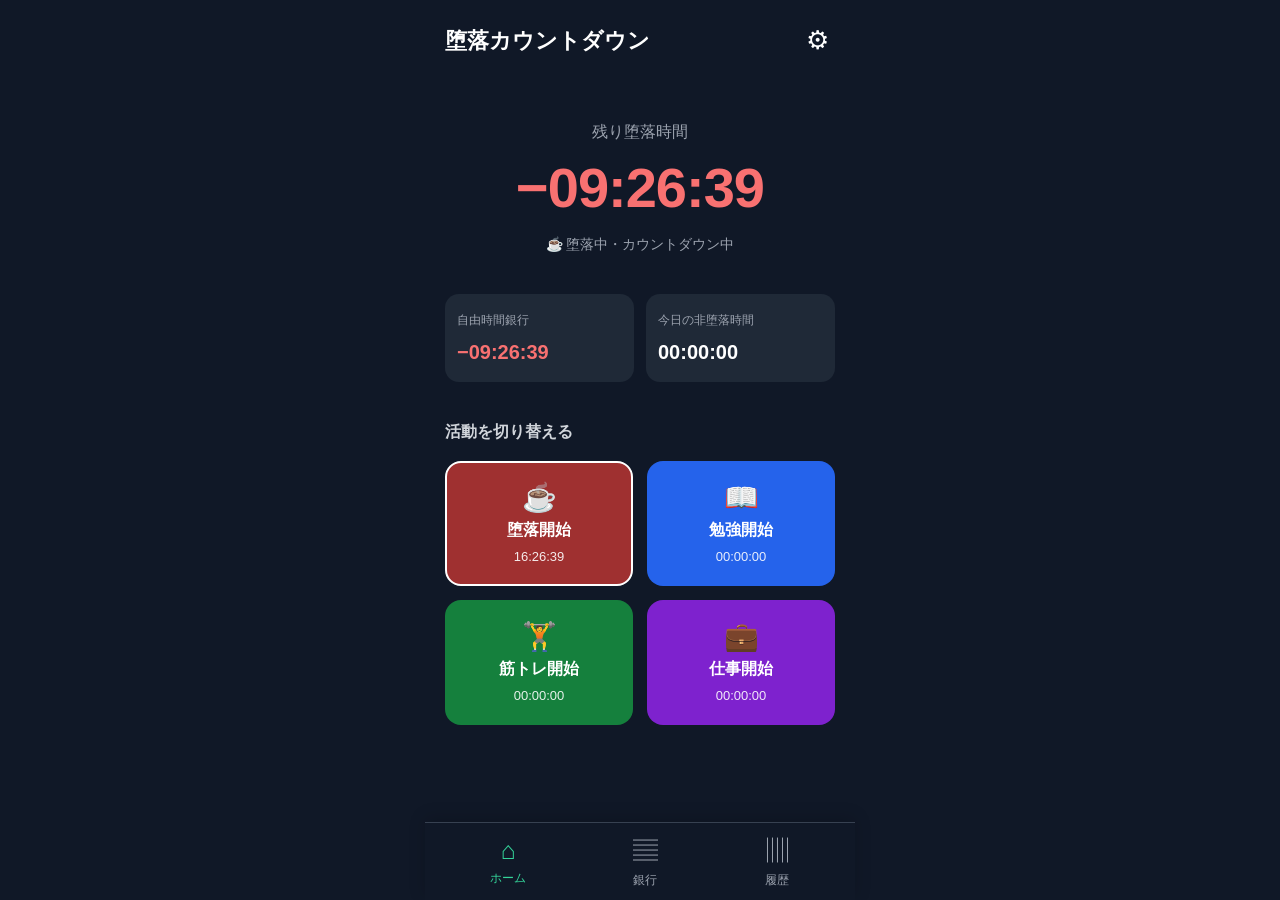
==== index.html @ 61bec902 "Initial PWA release" ====
<!doctype html>
<html lang="ja">
<head>
  <meta charset="utf-8">
  <meta name="viewport" content="width=device-width, initial-scale=1, viewport-fit=cover">
  <meta name="theme-color" content="#101827">
  <title>堕落カウントダウン</title>
  <link rel="manifest" href="manifest.webmanifest">
  <meta name="apple-mobile-web-app-capable" content="yes">
  <meta name="apple-mobile-web-app-status-bar-style" content="black-translucent">
  <meta name="apple-mobile-web-app-title" content="堕落カウント">
  <link rel="apple-touch-icon" href="icons/apple-touch-icon.png">
  <link rel="icon" type="image/png" sizes="192x192" href="icons/icon-192.png">
  <link rel="stylesheet" href="style.css">
  <script src="script.js" defer></script>
</head>
<body>
  <main class="app">
    <header class="header"><h1>堕落カウントダウン</h1><button id="settings" type="button" aria-label="設定">⚙</button></header>
    <section id="home-page" class="page active">
      <section class="timer"><p class="timer-label">残り堕落時間</p><h2 id="remaining">--:--:--</h2><p id="status">読み込み中...</p></section>
      <section class="summary"><div class="card"><p>自由時間銀行</p><strong id="bank">00:00:00</strong></div><div class="card"><p>今日の非堕落時間</p><strong id="productive">00:00:00</strong></div></section>
      <h3 class="section-title">活動を切り替える</h3>
      <section class="activities" id="activities-list"></section>
    </section>
    <section id="bank-page" class="page">
      <h2 class="page-title">自由時間銀行</h2>
      <div class="balance-box"><p>現在の銀行残高</p><strong id="bank-large">00:00:00</strong><small id="bank-warning"></small></div>
      <div class="card bank-info"><div><span>今日の貯蓄見込み</span><b id="saving-estimate">00:00:00</b></div><div><span>今日の手動引き出し</span><b id="withdrawn-today">00:00:00</b></div></div>
      <h3 class="section-title">時間を引き出す</h3>
      <div class="withdraw-grid"><button data-minutes="15">15分</button><button data-minutes="30">30分</button><button data-minutes="60">1時間</button><button data-minutes="120">2時間</button></div>
      <form id="withdraw-form" class="custom-withdraw"><label>自由入力 <input id="withdraw-hours" type="number" min="0" max="999" value="0" inputmode="numeric"> 時間</label><label><input id="withdraw-minutes" type="number" min="0" max="59" value="30" inputmode="numeric"> 分</label><button type="submit">引き出す</button></form>
      <p id="withdraw-message" class="hint" role="status"></p>
      <button id="bank-graph-button" class="graph-link" type="button">📈 銀行残高のグラフを見る</button>
      <h3 class="section-title">最近の取引</h3><div id="transactions" class="card transactions"></div>
    </section>
    <section id="graphs-page" class="page">
      <div class="settings-heading"><button id="graphs-back" type="button" aria-label="戻る">←</button><h2 class="page-title">記録グラフ</h2></div>
      <div class="chart-tabs" role="group" aria-label="グラフの種類">
        <button type="button" data-chart="activity" class="active">活動時間</button>
        <button type="button" data-chart="bank">銀行残高</button>
      </div>
      <div id="activity-chart-panel">
        <div class="chart-tabs period-tabs" role="group" aria-label="集計期間">
          <button type="button" data-period="day" class="active">日別</button>
          <button type="button" data-period="week">週間</button>
          <button type="button" data-period="month">月間</button>
        </div>
        <div class="card chart-card">
          <h3>活動時間の内訳</h3>
          <p class="hint">堕落時間と非堕落時間の比較（時間）</p>
          <div id="activity-chart" class="chart-bars"></div>
          <div id="activity-legend" class="chart-legend"></div>
        </div>
        <div id="activity-chart-summary" class="card chart-summary"></div>
      </div>
      <div id="bank-chart-panel" hidden>
        <div class="card chart-card">
          <h3>銀行残高の推移</h3>
          <p class="hint">直近30日・日末残高（当日は現在残高）</p>
          <div id="bank-chart"></div>
        </div>
        <div id="bank-chart-summary" class="card chart-summary"></div>
      </div>
      <p class="hint chart-footnote">グラフはこの端末に保存されている記録を使用します。記録のない過去の日は表示されません。</p>
    </section>
    <section id="settings-page" class="page">
      <div class="settings-heading"><button id="settings-back" type="button" aria-label="戻る">←</button><h2 class="page-title">設定</h2></div>
      <form id="settings-form" class="card settings-form">
        <label for="wake-time">毎日の起床予定時刻</label>
        <input id="wake-time" type="time" required>
        <p class="hint">予定時刻から、寝ていても堕落時間を自動計算します。</p>
        <label for="goal-hours">1日の非堕落時間の目標</label>
        <div class="goal-inputs"><input id="goal-hours" type="number" min="0" max="23" required inputmode="numeric"><span>時間</span><input id="goal-minutes" type="number" min="0" max="59" required inputmode="numeric"><span>分</span></div>
        <p class="hint">堕落以外の活動の合計目標です。</p>
        <button class="save-settings" type="submit">設定を保存</button>
        <p id="settings-message" class="hint" role="status"></p>
      </form>
      <section class="activity-settings">
        <h3 class="section-title">活動のカスタマイズ</h3>
        <p class="hint">堕落以外の活動を追加・編集できます。削除した活動の過去の記録は残ります。</p>
        <div id="activity-editor"></div>
        <form id="add-activity-form" class="card editor-form">
          <h3>新しい活動を追加</h3>
          <label>活動名 <input id="new-activity-name" maxlength="12" placeholder="例：読書" required></label>
          <label>アイコン <input id="new-activity-icon" maxlength="8" value="📚" required></label>
          <label>色 <input id="new-activity-color" type="color" value="#0f766e"></label>
          <button class="save-settings" type="submit">活動を追加</button>
        </form>
        <p id="activity-message" class="hint" role="status"></p>
      </section>
      <section class="backup-settings" aria-labelledby="backup-title">
        <h3 id="backup-title" class="section-title">データのバックアップ・復元</h3>
        <div class="card backup-card">
          <p class="hint">活動記録・銀行残高・設定を、この端末にJSONファイルとして保存できます。</p>
          <button id="export-backup" type="button" class="save-settings">⬇ バックアップを保存</button>
          <label class="backup-file-label" for="import-backup">復元するバックアップファイル</label>
          <input id="import-backup" type="file" accept=".json,application/json">
          <button id="restore-backup" type="button" class="restore-button">⬆ バックアップから復元</button>
          <p class="hint backup-warning">復元すると現在の記録は上書きされます。復元前にバックアップを保存してください。</p>
          <p id="backup-message" class="hint" role="status" aria-live="polite"></p>
        </div>
      </section>
      <p class="hint settings-note">今日の計測が始まっている場合は、記録を壊さないよう変更を翌日から適用します。</p>
    </section>
    <nav class="bottom-nav" aria-label="画面切り替え"><button class="nav-item active" data-page="home" type="button"><span class="nav-icon">⌂</span><span>ホーム</span></button><button class="nav-item" data-page="bank" type="button"><span class="nav-icon">▤</span><span>銀行</span></button><button class="nav-item" data-page="history" type="button"><span class="nav-icon">▥</span><span>履歴</span></button></nav>
  </main>
</body>
</html>
---- style.css ----
* {
  box-sizing:border-box;
}

body {
  margin:0;
  background:#101827;
  color:#fff;
  font-family:Arial,"Helvetica Neue",sans-serif;
}

button,input {
  font:inherit;
}

button {
  cursor:pointer;
}

.app {
  max-width:430px;
  min-height:100dvh;
  margin:auto;
  padding:24px 20px calc(110px + env(safe-area-inset-bottom, 0px));
}

.header {
  display:flex;
  align-items:center;
  justify-content:space-between;
}

.header h1 {
  margin:0;
  font-size:22px;
}

.header button {
  border:0;
  background:none;
  color:white;
  font-size:26px;
}

.page {
  display:none;
}

.page.active {
  display:block;
}

.timer {
  text-align:center;
  margin:65px 0 40px;
}

.timer-label {
  color:#9ca3af;
  font-size:16px;
  margin-bottom:12px;
}

.timer h2 {
  margin:0;
  color:#34d399;
  font-size:clamp(40px,11vw,56px);
  font-variant-numeric:tabular-nums;
  letter-spacing:-1px;
}

#status {
  color:#9ca3af;
  font-size:14px;
  margin-top:16px;
}

.summary {
  display:grid;
  grid-template-columns:repeat(2,minmax(0,1fr));
  gap:12px;
}

.card {
  min-width:0;
  background:#1f2937;
  border-radius:14px;
  padding:18px 12px;
}

.card p {
  color:#9ca3af;
  font-size:12px;
  margin:0 0 12px;
}

.card strong {
  display:block;
  color:#34d399;
  font-size:clamp(15px,4.5vw,20px);
  font-variant-numeric:tabular-nums;
  white-space:nowrap;
}

#productive {
  color:#fff;
}

.section-title {
  color:#d1d5db;
  font-size:16px;
  font-weight:600;
  margin:40px 0 18px;
}

.activities {
  display:grid;
  grid-template-columns:repeat(2,minmax(0,1fr));
  gap:14px;
}

.activity {
  min-width:0;
  min-height:125px;
  border:2px solid transparent;
  border-radius:16px;
  color:white;
  display:flex;
  flex-direction:column;
  justify-content:center;
  align-items:center;
  gap:8px;
  padding:14px 8px;
  transition:transform .15s,border-color .15s;
}

.activity:active {
  transform:scale(.97);
}

.activity.selected {
  border-color:#fff;
}

.activity-icon {
  font-size:28px;
  line-height:1;
}

.activity-name {
  font-size:16px;
  font-weight:600;
}

.activity small {
  font-size:13px;
  font-weight:500;
  opacity:.9;
  font-variant-numeric:tabular-nums;
}

.daraku {
  background:#9f3030;
}

.study {
  background:#2563eb;
}

.workout {
  background:#15803d;
}

.work {
  background:#7e22ce;
}

/* Instagram / YouTube のように、画面下部に常時固定するナビゲーション */
.bottom-nav {
  position:fixed;
  bottom:0;
  left:50%;
  transform:translateX(-50%);
  z-index:100;
  display:flex;
  justify-content:space-around;
  align-items:center;
  width:100%;
  max-width:430px;
  min-height:68px;
  margin:0;
  padding:10px 12px calc(10px + env(safe-area-inset-bottom, 0px));
  border-top:1px solid #374151;
  background:#101827;
  box-shadow:0 -4px 16px rgba(0,0,0,.16);
}

.nav-item {
  border:0;
  background:none;
  color:#9ca3af;
  display:flex;
  flex-direction:column;
  align-items:center;
  gap:5px;
  font-size:12px;
}

.nav-icon {
  font-size:25px;
}

.nav-item.active {
  color:#34d399;
}

.page-title {
  font-size:23px;
  margin:38px 0 25px;
}

.balance-box {
  text-align:center;
  padding:22px 0;
}

.balance-box p {
  font-size:14px;
  color:#9ca3af;
}

.balance-box strong {
  display:block;
  font-size:clamp(36px,10vw,48px);
  color:#34d399;
  font-variant-numeric:tabular-nums;
}

.balance-box small {
  display:block;
  min-height:20px;
  margin-top:10px;
  color:#f87171;
}

.bank-info {
  display:grid;
  gap:18px;
}

.bank-info div {
  display:flex;
  justify-content:space-between;
  gap:8px;
  font-size:13px;
}

.bank-info span {
  color:#9ca3af;
}

.bank-info b {
  font-variant-numeric:tabular-nums;
}

.withdraw-grid {
  display:grid;
  grid-template-columns:repeat(4,minmax(0,1fr));
  gap:8px;
}

.withdraw-grid button,.custom-withdraw button {
  border:0;
  border-radius:10px;
  background:#253247;
  color:#fff;
  padding:13px 4px;
  font-size:13px;
}

.withdraw-grid button:disabled,.custom-withdraw button:disabled {
  opacity:.4;
  cursor:not-allowed;
}

.custom-withdraw {
  display:flex;
  align-items:center;
  flex-wrap:wrap;
  gap:8px;
  margin-top:14px;
  font-size:12px;
}

.custom-withdraw input {
  width:55px;
  padding:9px 5px;
  border:1px solid #475569;
  border-radius:8px;
  background:#1f2937;
  color:white;
}

.custom-withdraw button {
  background:#047857;
  padding:12px;
}

.hint {
  font-size:12px;
  color:#9ca3af;
  line-height:1.6;
}

.transactions {
  display:grid;
  gap:12px;
}

.transaction {
  display:flex;
  justify-content:space-between;
  gap:8px;
  padding-bottom:10px;
  border-bottom:1px solid #374151;
  font-size:13px;
}

.transaction:last-child {
  border:0;
  padding:0;
}

.transaction small {
  display:block;
  color:#9ca3af;
  margin-top:5px;
}

.positive {
  color:#34d399!important;
}

.negative {
  color:#f87171!important;
}

.history-card {
  margin-bottom:12px;
  display:grid;
  gap:9px;
}

.history-card h3 {
  font-size:15px;
  margin:0 0 4px;
}

.history-card div {
  display:flex;
  justify-content:space-between;
  gap:8px;
  font-size:13px;
}

.history-card span {
  color:#9ca3af;
}

@media(max-width:360px) {
  .app {
    padding-left:14px;
    padding-right:14px;
  }

  .header h1 {
    font-size:19px;
  }

  .activity-name {
    font-size:14px;
  }

  .activity small {
    font-size:12px;
  }

}

/* 設定画面 */
.settings-heading { display:flex;align-items:center;gap:15px; }
.settings-heading button { background:none;border:0;color:white;font-size:26px; }
.settings-form { display:flex;flex-direction:column;gap:12px; }
.settings-form label { font-weight:600;font-size:14px; }
.settings-form input { background:#101827;border:1px solid #475569;border-radius:10px;color:white;padding:12px;font-size:17px;max-width:100%; }
.settings-form input[type=time] { width:100%;color-scheme:dark; }
.goal-inputs { display:flex;align-items:center;gap:10px; }
.goal-inputs input { width:76px; }
.goal-inputs span { color:#d1d5db;font-size:14px; }
.settings-form .hint { margin:0 0 12px; }
.save-settings { border:0;border-radius:12px;background:#047857;color:white;font-weight:700;padding:15px; }
.settings-note { margin-top:18px; }

/* 活動のカスタマイズ */
.activity-settings { margin-top:34px; }
#activity-editor { display:grid;gap:12px; }
.editor-form { display:flex;flex-direction:column;gap:12px;margin-bottom:12px; }
.editor-form h3 { margin:0;font-size:15px; }
.editor-form label { display:flex;justify-content:space-between;align-items:center;gap:10px;font-size:13px;color:#d1d5db; }
.editor-form input:not([type=color]) { width:min(65%,220px);background:#101827;border:1px solid #475569;border-radius:8px;padding:10px;color:#fff; }
.editor-form input[type=color] { width:70px;height:38px;padding:2px;border:1px solid #475569;background:#101827;border-radius:8px; }
.editor-actions { display:flex;gap:10px; }
.editor-actions button { flex:1;border:0;border-radius:10px;background:#047857;color:#fff;padding:12px 5px;font-size:13px; }
.editor-actions .delete-activity { background:#7f1d1d; }


/* 履歴・銀行グラフ */
.graph-link {
  display:block;
  width:100%;
  padding:14px;
  margin:18px 0;
  background:#253247;
  color:#e5e7eb;
  border:1px solid #475569;
  border-radius:12px;
  font-weight:600;
}
.chart-tabs { display:flex;gap:8px;margin:18px 0; }
.chart-tabs button { flex:1;min-width:0;padding:12px 6px;background:#253247;color:#cbd5e1;border:1px solid #475569;border-radius:10px;font-size:13px; }
.chart-tabs button.active { background:#047857;border-color:#34d399;color:white;font-weight:700; }
.period-tabs { margin-top:8px; }
.chart-card { padding:18px 12px;margin-bottom:12px; }
.chart-card h3 { font-size:16px;margin:0 0 8px; }
.chart-card .hint { margin:0 0 20px; }
.chart-bars { display:flex;align-items:stretch;justify-content:space-around;gap:7px;min-height:235px;overflow-x:auto;padding-bottom:8px; }
.chart-column { display:flex;flex:1;min-width:31px;max-width:75px;flex-direction:column;align-items:center;gap:6px; }
.chart-column .bar-value { color:#d1d5db;font-size:10px;white-space:nowrap; }
.chart-column .bar-track { width:100%;height:175px;display:flex;flex-direction:column;justify-content:flex-end;border-radius:5px;background:#111827;overflow:hidden; }
.chart-column .bar-part { width:100%;min-height:0; }
.chart-column .bar-label { color:#cbd5e1;font-size:10px;white-space:nowrap;text-align:center; }
.chart-legend { display:flex;flex-wrap:wrap;gap:10px;margin-top:15px; }
.chart-legend span { display:flex;align-items:center;gap:5px;color:#d1d5db;font-size:11px; }
.chart-legend i { display:inline-block;width:10px;height:10px;border-radius:2px; }
.chart-summary { display:grid;gap:12px;margin-bottom:14px; }
.chart-summary div { display:flex;justify-content:space-between;gap:8px;font-size:13px; }
.chart-summary span { color:#9ca3af; }
.chart-summary b { font-variant-numeric:tabular-nums; }
.chart-empty { color:#9ca3af;font-size:13px;text-align:center;padding:48px 0; }
#bank-chart svg { display:block;width:100%;height:auto;overflow:visible; }
.chart-axis { fill:#9ca3af;font-size:10px; }
.chart-gridline { stroke:#374151;stroke-width:1; }
.chart-zero { stroke:#f87171;stroke-width:1;stroke-dasharray:4 3; }
.chart-line { fill:none;stroke:#34d399;stroke-width:2.5;stroke-linecap:round;stroke-linejoin:round; }
.chart-point { fill:#34d399; }
.chart-footnote { margin-top:15px; }
[hidden] { display:none!important; }

/* バックアップ・復元 */
.backup-settings { margin-top:34px; }
.backup-card { display:flex;flex-direction:column;gap:14px; }
.backup-card .hint { margin:0;line-height:1.6; }
.backup-file-label { font-size:14px;font-weight:600; }
#import-backup { width:100%;min-width:0;max-width:100%;color:#e5e7eb;font-size:13px; }
#import-backup::file-selector-button { background:#334155;color:#fff;border:0;border-radius:8px;padding:9px;margin-right:10px; }
.restore-button { border:1px solid #64748b;border-radius:12px;background:#334155;color:#fff;font-weight:700;padding:15px; }
.backup-warning { color:#fbbf24!important; }
#backup-message { min-height:20px;overflow-wrap:anywhere; }
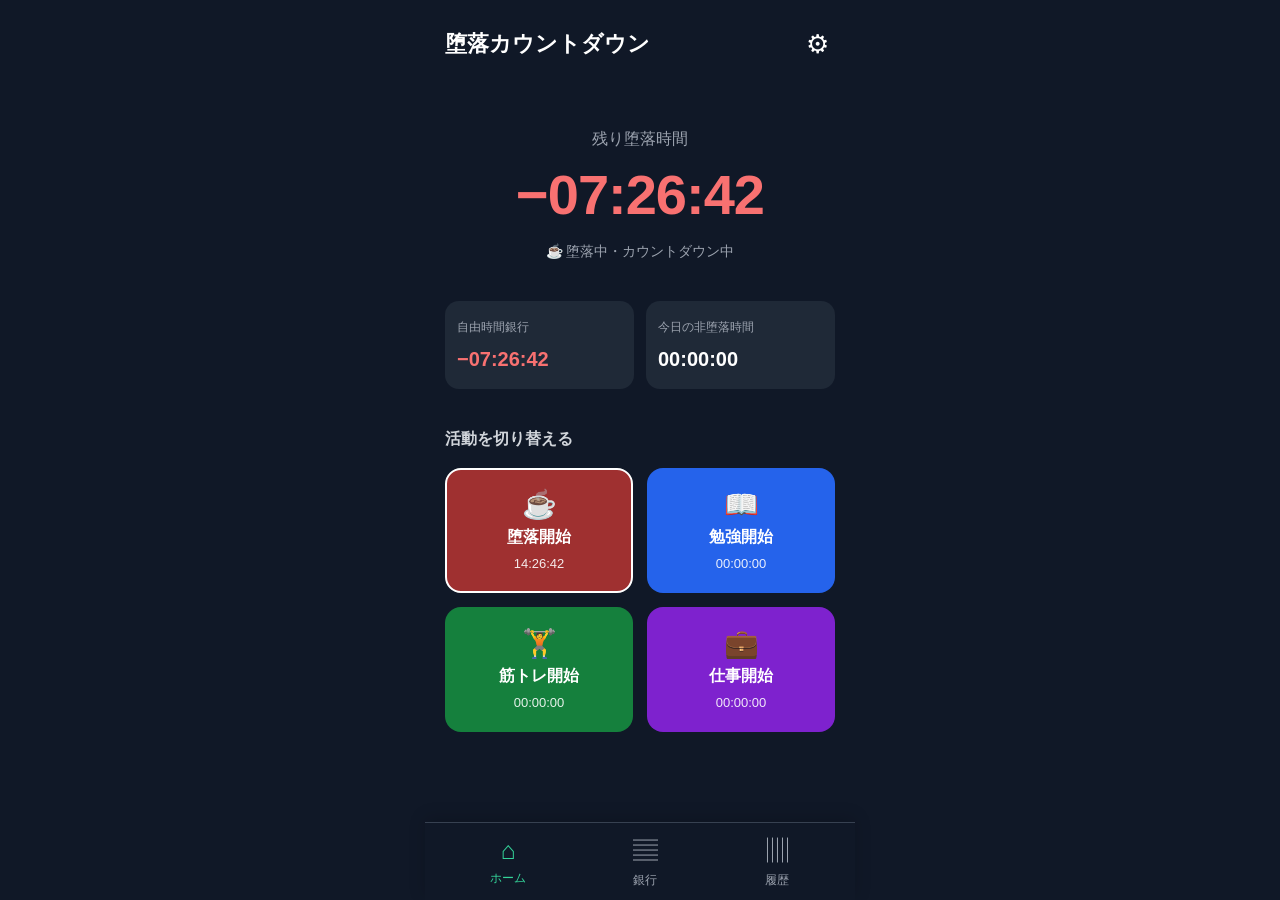
==== commit 8c7bd56f: "Fix iPhone layout and default settings" ====
--- a/index.html
+++ b/index.html
@@ -35,7 +35,7 @@
       <h3 class="section-title">最近の取引</h3><div id="transactions" class="card transactions"></div>
     </section>
     <section id="graphs-page" class="page">
-      <div class="settings-heading"><button id="graphs-back" type="button" aria-label="戻る">←</button><h2 class="page-title">記録グラフ</h2></div>
+      <div class="settings-heading"><h2 class="page-title">記録グラフ</h2></div>
       <div class="chart-tabs" role="group" aria-label="グラフの種類">
         <button type="button" data-chart="activity" class="active">活動時間</button>
         <button type="button" data-chart="bank">銀行残高</button>
@@ -65,7 +65,7 @@
       <p class="hint chart-footnote">グラフはこの端末に保存されている記録を使用します。記録のない過去の日は表示されません。</p>
     </section>
     <section id="settings-page" class="page">
-      <div class="settings-heading"><button id="settings-back" type="button" aria-label="戻る">←</button><h2 class="page-title">設定</h2></div>
+      <div class="settings-heading"><h2 class="page-title">設定</h2></div>
       <form id="settings-form" class="card settings-form">
         <label for="wake-time">毎日の起床予定時刻</label>
         <input id="wake-time" type="time" required>
--- a/style.css
+++ b/style.css
@@ -466,3 +466,25 @@
 .restore-button { border:1px solid #64748b;border-radius:12px;background:#334155;color:#fff;font-weight:700;padding:15px; }
 .backup-warning { color:#fbbf24!important; }
 #backup-message { min-height:20px;overflow-wrap:anywhere; }
+
+/* iPhone PWA: keep header below the status bar / Dynamic Island. */
+.app {
+  padding-top: calc(24px + env(safe-area-inset-top, 0px));
+}
+.header { min-height: 40px; }
+.header h1 { overflow-wrap: anywhere; }
+
+/* Settings and graph pages use the persistent bottom navigation. */
+.settings-heading { gap: 0; }
+
+/* Native iOS time controls must not overflow their cards. */
+.settings-form { min-width: 0; width: 100%; }
+.settings-form input[type="time"] {
+  display: block;
+  width: 100%;
+  min-width: 0;
+  max-width: 100%;
+  box-sizing: border-box;
+}
+.goal-inputs { min-width: 0; }
+.goal-inputs input { min-width: 0; }
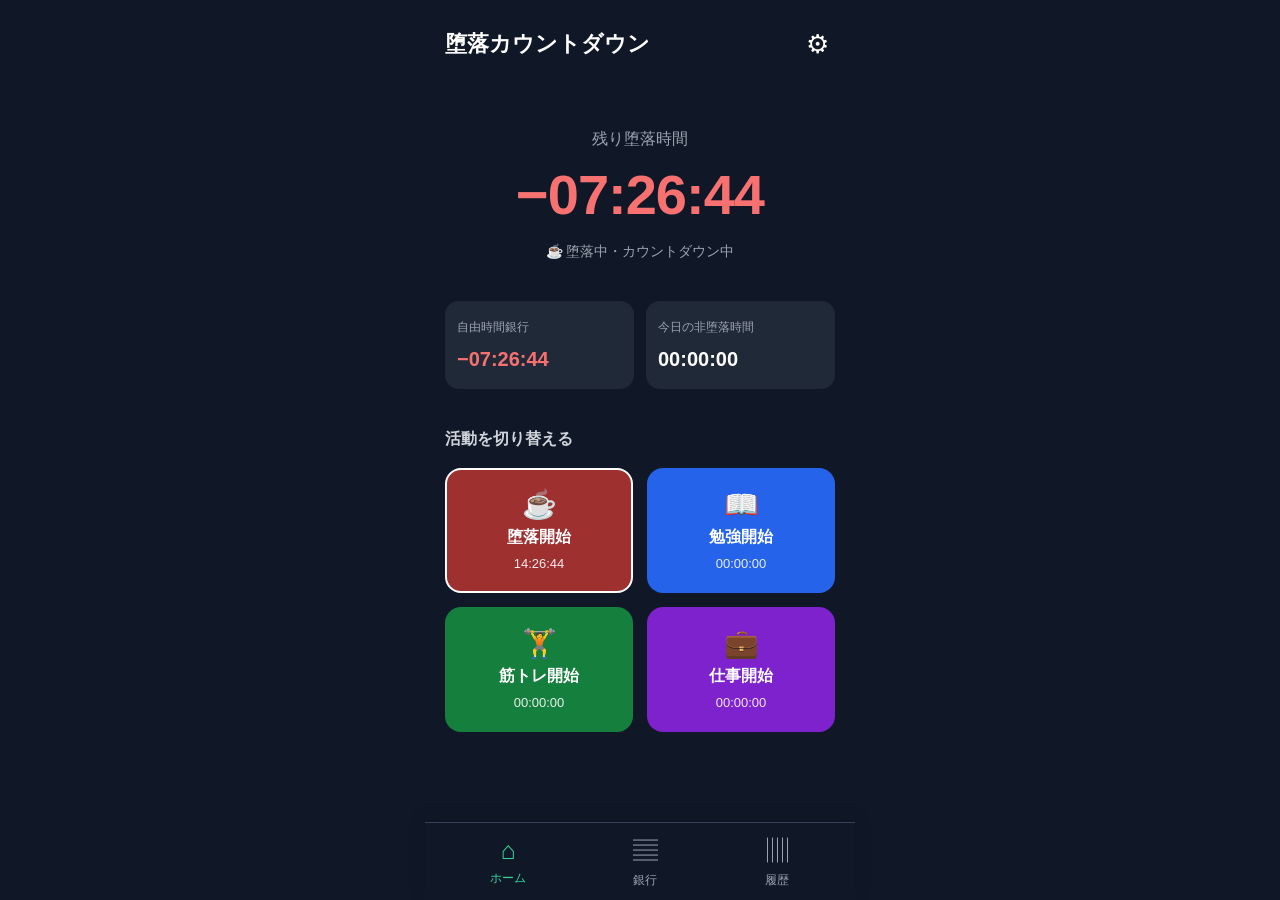
==== commit 366ca565: "Fix iPhone time input overflow" ====
--- a/index.html
+++ b/index.html
@@ -68,7 +68,7 @@
       <div class="settings-heading"><h2 class="page-title">設定</h2></div>
       <form id="settings-form" class="card settings-form">
         <label for="wake-time">毎日の起床予定時刻</label>
-        <input id="wake-time" type="time" required>
+        <div class="wake-time-wrap"><input id="wake-time" type="time" required></div>
         <p class="hint">予定時刻から、寝ていても堕落時間を自動計算します。</p>
         <label for="goal-hours">1日の非堕落時間の目標</label>
         <div class="goal-inputs"><input id="goal-hours" type="number" min="0" max="23" required inputmode="numeric"><span>時間</span><input id="goal-minutes" type="number" min="0" max="59" required inputmode="numeric"><span>分</span></div>
--- a/style.css
+++ b/style.css
@@ -488,3 +488,8 @@
 }
 .goal-inputs { min-width: 0; }
 .goal-inputs input { min-width: 0; }
+
+/* iOS Safari: constrain native time input inside the settings card. */
+.settings-form.card { width:100%; min-width:0; overflow:hidden; }
+.wake-time-wrap { display:block; width:100%; min-width:0; max-width:100%; overflow:hidden; border:1px solid #475569; border-radius:10px; background:#101827; }
+.wake-time-wrap #wake-time { display:block; width:100%; min-width:0; max-width:100%; height:54px; margin:0; padding:10px 12px; border:0; border-radius:0; background:transparent; color:#fff; font-size:17px; box-sizing:border-box; -webkit-appearance:none; appearance:none; }
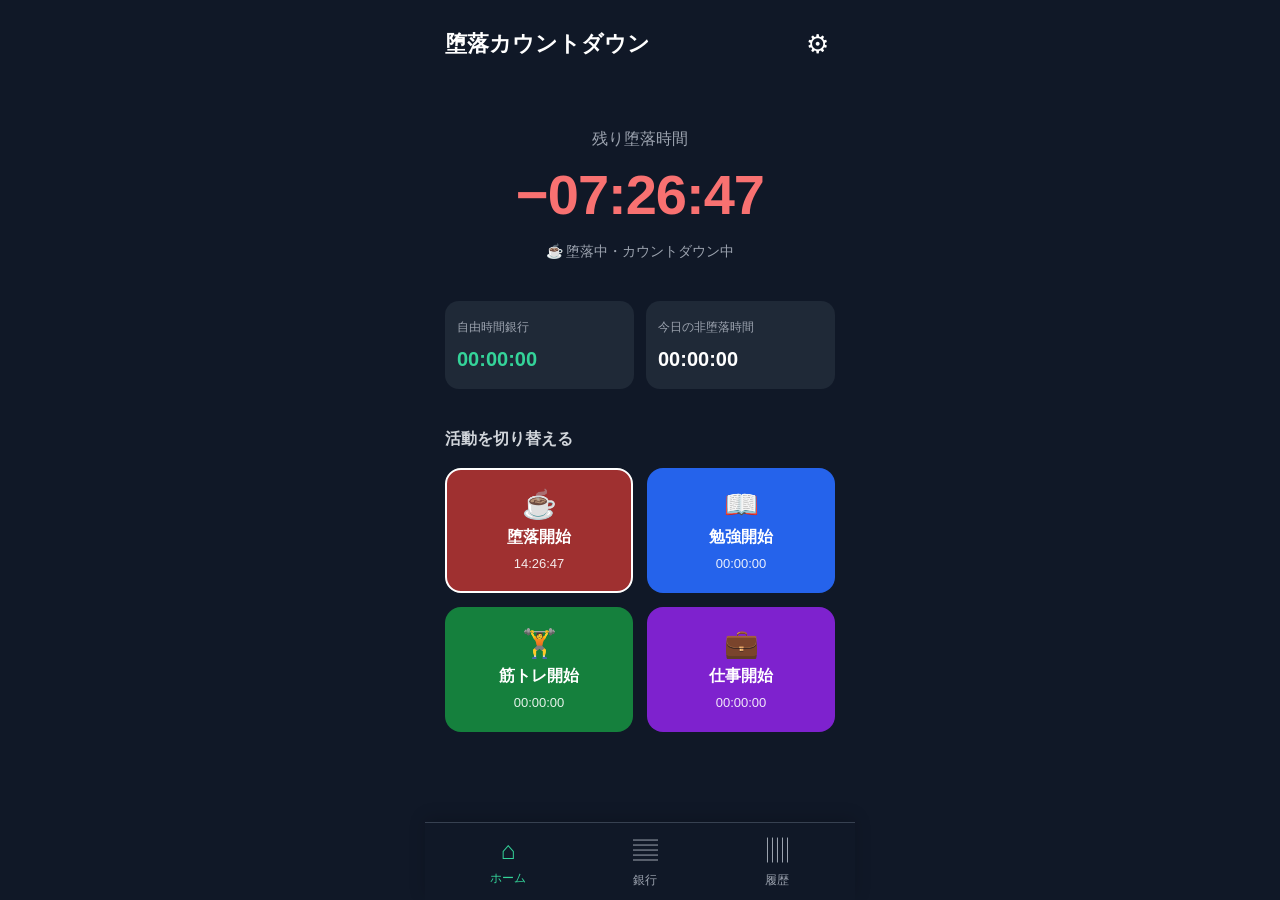
==== commit 844a65e2: "Release v2.0.0" ====
--- a/index.html
+++ b/index.html
@@ -38,6 +38,7 @@
       <div class="settings-heading"><h2 class="page-title">記録グラフ</h2></div>
       <div class="chart-tabs" role="group" aria-label="グラフの種類">
         <button type="button" data-chart="activity" class="active">活動時間</button>
+        <button type="button" data-chart="timeline">1日の時間帯</button>
         <button type="button" data-chart="bank">銀行残高</button>
       </div>
       <div id="activity-chart-panel">
@@ -54,6 +55,15 @@
         </div>
         <div id="activity-chart-summary" class="card chart-summary"></div>
       </div>
+      <div id="timeline-chart-panel" hidden>
+        <div class="card chart-card">
+          <h3>1日の活動タイムライン</h3>
+          <p class="hint">横軸：時刻（0:00〜24:00）／縦軸：活動項目。堕落は最下段に赤色で表示します。</p>
+          <label class="timeline-date-label">日付 <select id="timeline-date" aria-label="グラフの日付"></select></label>
+          <div id="timeline-chart" class="timeline-chart"></div>
+          <p id="timeline-note" class="hint"></p>
+        </div>
+      </div>
       <div id="bank-chart-panel" hidden>
         <div class="card chart-card">
           <h3>銀行残高の推移</h3>
@@ -64,6 +74,7 @@
       </div>
       <p class="hint chart-footnote">グラフはこの端末に保存されている記録を使用します。記録のない過去の日は表示されません。</p>
     </section>
+    <section id="history-page" class="page"><h2 class="page-title">活動記録の修正</h2><p class="hint">日付・時間帯・変更後の項目を選ぶだけで修正できます。旧版の集計のみの記録は編集できません。</p><button type="button" id="history-graphs" class="graph-link">📊 記録グラフを見る</button><div id="history-list"></div></section>
     <section id="settings-page" class="page">
       <div class="settings-heading"><h2 class="page-title">設定</h2></div>
       <form id="settings-form" class="card settings-form">
@@ -78,7 +89,7 @@
       </form>
       <section class="activity-settings">
         <h3 class="section-title">活動のカスタマイズ</h3>
-        <p class="hint">堕落以外の活動を追加・編集できます。削除した活動の過去の記録は残ります。</p>
+        <p class="hint">堕落以外の活動を追加・編集できます。その他の活動は2個まで追加できます。削除した活動の過去の記録は残ります。</p>
         <div id="activity-editor"></div>
         <form id="add-activity-form" class="card editor-form">
           <h3>新しい活動を追加</h3>
--- a/style.css
+++ b/style.css
@@ -493,3 +493,38 @@
 .settings-form.card { width:100%; min-width:0; overflow:hidden; }
 .wake-time-wrap { display:block; width:100%; min-width:0; max-width:100%; overflow:hidden; border:1px solid #475569; border-radius:10px; background:#101827; }
 .wake-time-wrap #wake-time { display:block; width:100%; min-width:0; max-width:100%; height:54px; margin:0; padding:10px 12px; border:0; border-radius:0; background:transparent; color:#fff; font-size:17px; box-sizing:border-box; -webkit-appearance:none; appearance:none; }
+
+/* 第1段階：履歴編集 */
+.history-card{margin:12px 0;padding:16px;}
+.history-summary-row{display:flex;justify-content:space-between;gap:12px;padding:5px 0;}
+.record-editor{display:grid;grid-template-columns:1fr 1fr;gap:10px;border-top:1px solid #475569;padding:14px 0;margin-top:12px;}
+.record-editor label{display:flex;flex-direction:column;gap:5px;font-size:13px;}
+.record-editor label:first-child{grid-column:1/-1;}
+.record-editor input,.record-editor select{min-width:0;width:100%;max-width:100%;padding:9px;border-radius:8px;background:#18243a;color:white;border:1px solid #64748b;box-sizing:border-box;}
+.record-editor button,.record-editor p{grid-column:1/-1;}
+.record-editor button{padding:10px;border:0;border-radius:9px;background:#2563eb;color:white;font-weight:bold;}
+
+/* 1つに統合した記録編集パネル */
+.compact-history-editor{display:flex;flex-direction:column;gap:12px;margin:14px 0;padding:16px;}
+.compact-history-editor h3{margin:0 0 2px;}
+.compact-history-editor label{display:flex;flex-direction:column;gap:5px;font-size:13px;}
+.compact-history-editor input,.compact-history-editor select{width:100%;min-width:0;box-sizing:border-box;padding:10px;border-radius:9px;border:1px solid #64748b;background:#18243a;color:#fff;}
+.compact-time-row{display:grid;grid-template-columns:minmax(0,1fr) minmax(0,1fr);gap:10px;}
+.compact-history-editor button{padding:12px;border:0;border-radius:9px;background:#2563eb;color:white;font-weight:bold;}
+.compact-history-editor button:disabled{opacity:.45;}
+.compact-history-editor .hint{margin:0;}
+.history-details{margin:14px 0;}
+.history-details>summary{cursor:pointer;padding:12px 4px;}
+
+/* 1日の時間帯グラフ */
+.timeline-date-label{display:flex;align-items:center;justify-content:space-between;gap:12px;margin:14px 0;color:#cbd5e1;font-size:14px}
+.timeline-date-label select{background:#1e293b;color:#fff;border:1px solid #475569;border-radius:8px;padding:8px;max-width:70%}
+.timeline-chart{margin-top:14px;overflow-x:auto}
+.timeline-axis,.timeline-row{display:grid;grid-template-columns:78px minmax(0,1fr);gap:8px;align-items:center}
+.timeline-axis{margin-bottom:8px}
+.timeline-hours{display:flex;justify-content:space-between;font-size:10px;color:#94a3b8;font-variant-numeric:tabular-nums}
+.timeline-row{margin:7px 0}
+.timeline-name{font-size:12px;overflow:hidden;text-overflow:ellipsis;white-space:nowrap}
+.timeline-track{height:24px;position:relative;border-radius:4px;background:repeating-linear-gradient(to right,transparent 0,transparent calc(25% - 1px),#334155 calc(25% - 1px),#334155 25%),#172235;overflow:hidden}
+.timeline-block{position:absolute;top:3px;height:18px;border-radius:3px;min-width:1px;opacity:.96}
+.timeline-row:last-child .timeline-name{color:#f87171;font-weight:bold}
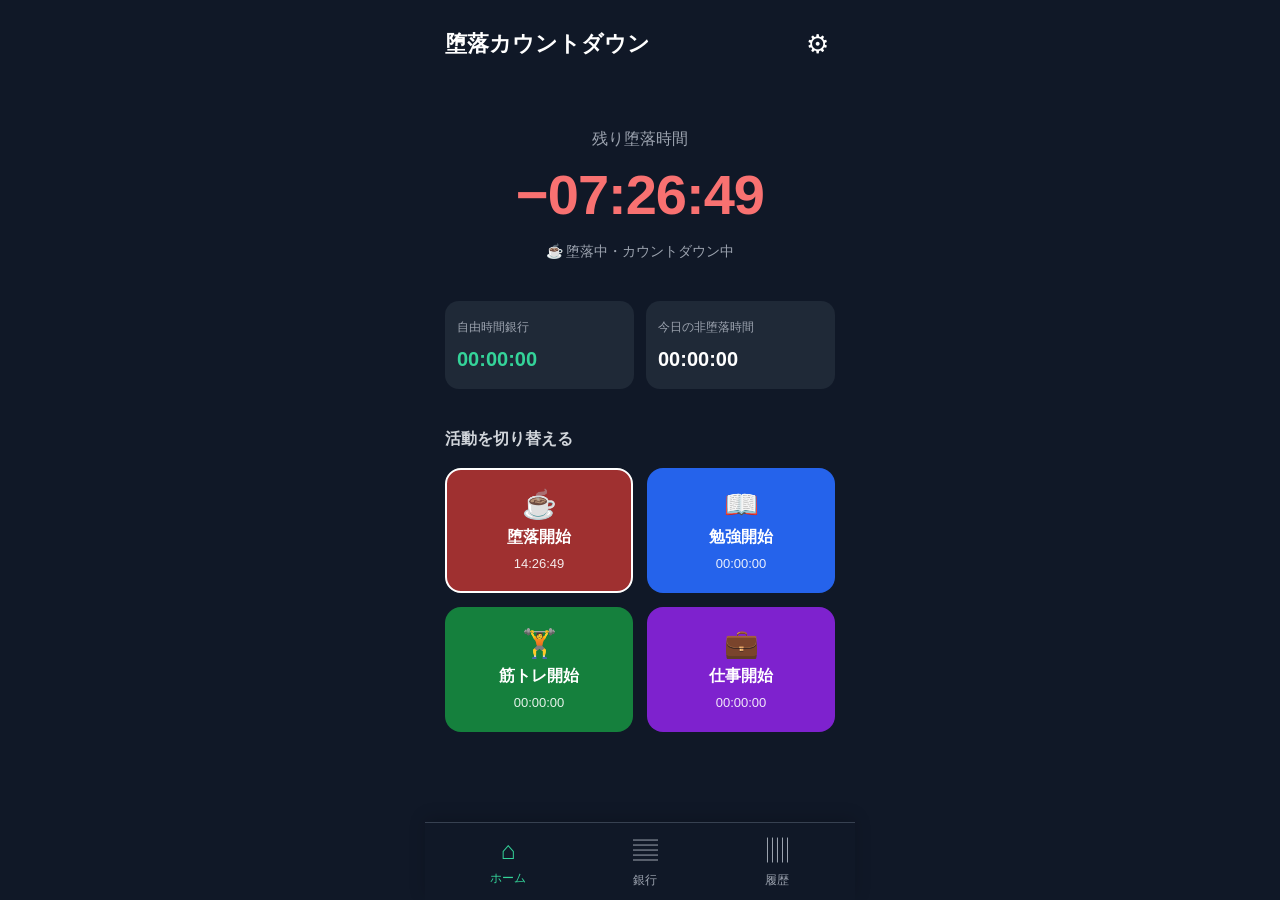
==== commit 25b6c9e0: "Release v2.2.0: in-app update notifications" ====
--- a/index.html
+++ b/index.html
@@ -15,6 +15,10 @@
   <script src="script.js" defer></script>
 </head>
 <body>
+  <aside id="update-notice" class="update-notice" role="status" aria-live="polite" hidden>
+    <div class="update-notice__text"><strong>アップデートがあります</strong><span>新しいバージョンを利用できます。</span></div>
+    <div class="update-notice__actions"><button type="button" id="update-now">今すぐ更新</button><button type="button" id="update-later">あとで</button></div>
+  </aside>
   <main class="app">
     <header class="header"><h1>堕落カウントダウン</h1><button id="settings" type="button" aria-label="設定">⚙</button></header>
     <section id="home-page" class="page active">
--- a/style.css
+++ b/style.css
@@ -528,3 +528,20 @@
 .timeline-track{height:24px;position:relative;border-radius:4px;background:repeating-linear-gradient(to right,transparent 0,transparent calc(25% - 1px),#334155 calc(25% - 1px),#334155 25%),#172235;overflow:hidden}
 .timeline-block{position:absolute;top:3px;height:18px;border-radius:3px;min-width:1px;opacity:.96}
 .timeline-row:last-child .timeline-name{color:#f87171;font-weight:bold}
+
+/* Ver.2.1: iPhone Safari time inputs must not overlap or overflow. */
+.compact-history-editor{min-width:0;max-width:100%;box-sizing:border-box;}
+.compact-time-row{width:100%;min-width:0;max-width:100%;grid-template-columns:repeat(2,minmax(0,1fr));gap:12px;}
+.compact-time-row>label{min-width:0;max-width:100%;overflow:hidden;}
+.compact-time-input{display:block;width:100%;min-width:0;max-width:100%;overflow:hidden;border:1px solid #64748b;border-radius:9px;background:#18243a;box-sizing:border-box;}
+.compact-history-editor .compact-time-input input[type="time"]{display:block;width:100%;min-width:0;max-width:100%;height:48px;margin:0;padding:8px 6px;border:0;border-radius:0;box-sizing:border-box;background:transparent;color:#fff;font-size:16px;-webkit-appearance:none;appearance:none;color-scheme:dark;}
+
+/* Ver.2.2: PWA update notice */
+.update-notice[hidden] { display: none !important; }
+.update-notice { position: fixed; z-index: 10000; top: max(12px, env(safe-area-inset-top)); left: 12px; right: 12px; max-width: 520px; margin: 0 auto; padding: 14px; border: 1px solid #475569; border-radius: 14px; background: #1e293b; color: #f8fafc; box-shadow: 0 12px 32px #0008; }
+.update-notice__text { display: flex; flex-direction: column; gap: 4px; font-size: 14px; }
+.update-notice__text span { color: #cbd5e1; font-size: 12px; }
+.update-notice__actions { display: flex; gap: 10px; margin-top: 12px; }
+.update-notice__actions button { flex: 1; min-width: 0; border: 0; border-radius: 9px; padding: 11px 8px; font: inherit; font-size: 13px; cursor: pointer; }
+#update-now { background: #10b981; color: #052e25; font-weight: 700; }
+#update-later { background: #334155; color: #fff; }
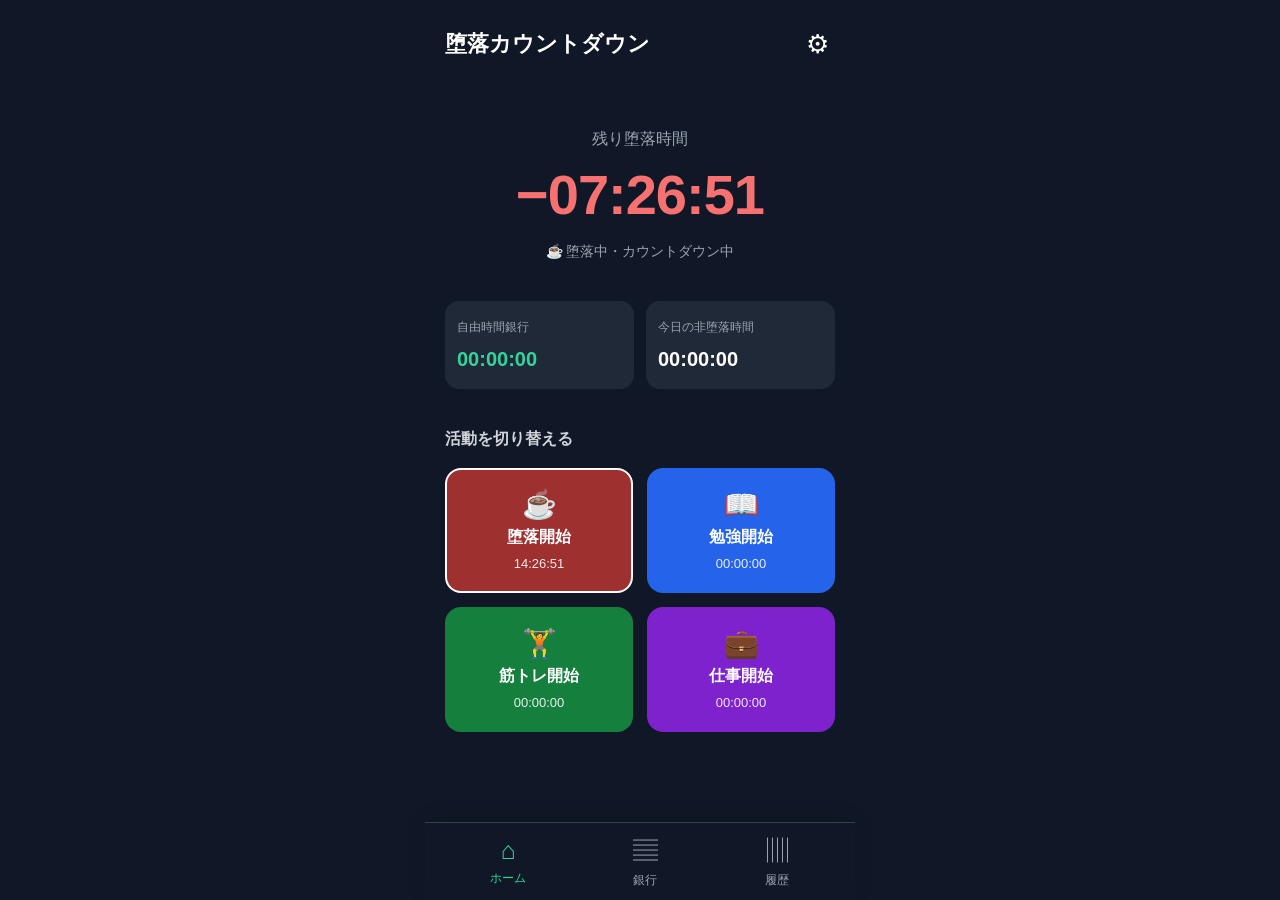
==== commit 66d88ab1: "Add Stage 10A sync verification" ====
--- a/index.html
+++ b/index.html
@@ -80,6 +80,7 @@
     </section>
     <section id="history-page" class="page"><h2 class="page-title">活動記録の修正</h2><p class="hint">日付・時間帯・変更後の項目を選ぶだけで修正できます。旧版の集計のみの記録は編集できません。</p><button type="button" id="history-graphs" class="graph-link">📊 記録グラフを見る</button><div id="history-list"></div></section>
     <section id="settings-page" class="page">
+      <a href="./stage10a_lab.html" style="display:block;padding:16px;margin:16px 0;background:#334155;color:white;border-radius:10px;text-align:center;">第10段階Aを開く</a>
       <div class="settings-heading"><h2 class="page-title">設定</h2></div>
       <form id="settings-form" class="card settings-form">
         <label for="wake-time">毎日の起床予定時刻</label>
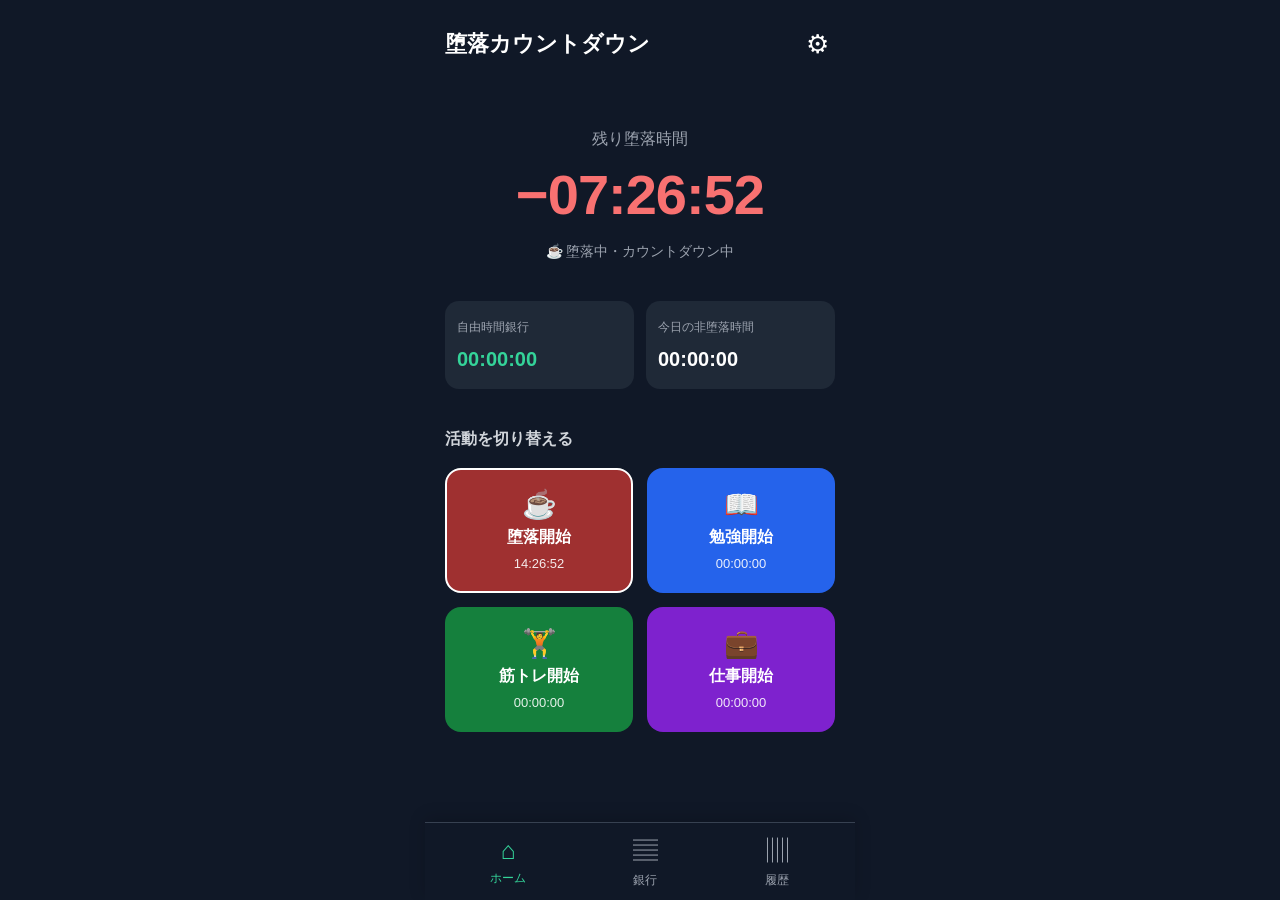
==== commit e7eb0175: "Add Stage 10D link" ====
--- a/index.html
+++ b/index.html
@@ -81,6 +81,10 @@
     <section id="history-page" class="page"><h2 class="page-title">活動記録の修正</h2><p class="hint">日付・時間帯・変更後の項目を選ぶだけで修正できます。旧版の集計のみの記録は編集できません。</p><button type="button" id="history-graphs" class="graph-link">📊 記録グラフを見る</button><div id="history-list"></div></section>
     <section id="settings-page" class="page">
       <a href="./stage10a_lab.html" style="display:block;padding:16px;margin:16px 0;background:#334155;color:white;border-radius:10px;text-align:center;">第10段階Aを開く</a>
+      <a href="./stage10d_iphone_preflight.html"
+      style="display:block;padding:16px;margin:16px 0;background:#334155;color:white;border-radius:10px;text-align:center;">
+      第10段階Dを開く
+      </a>
       <div class="settings-heading"><h2 class="page-title">設定</h2></div>
       <form id="settings-form" class="card settings-form">
         <label for="wake-time">毎日の起床予定時刻</label>
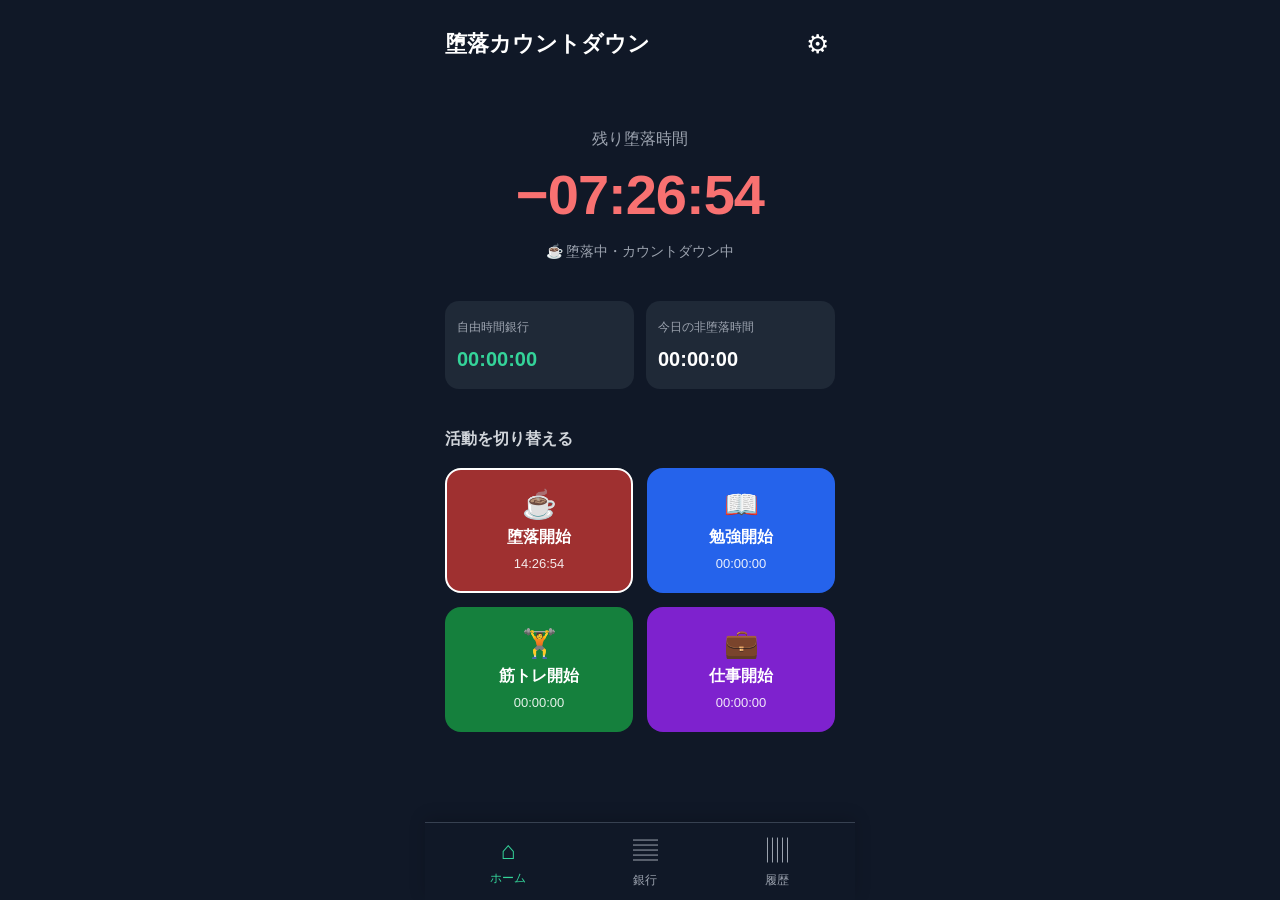
==== commit 7e107e6b: "Add stage 10F test page" ====
--- a/index.html
+++ b/index.html
@@ -85,6 +85,12 @@
       style="display:block;padding:16px;margin:16px 0;background:#334155;color:white;border-radius:10px;text-align:center;">
       第10段階Dを開く
       </a>
+
+      <a href="./stage10f_iphone_update.html"
+      style="display:block;padding:16px;margin:16px 0;background:#334155;color:white;border-radius:10px;text-align:center;">
+      第10段階Fを開く
+      </a>
+
       <div class="settings-heading"><h2 class="page-title">設定</h2></div>
       <form id="settings-form" class="card settings-form">
         <label for="wake-time">毎日の起床予定時刻</label>
